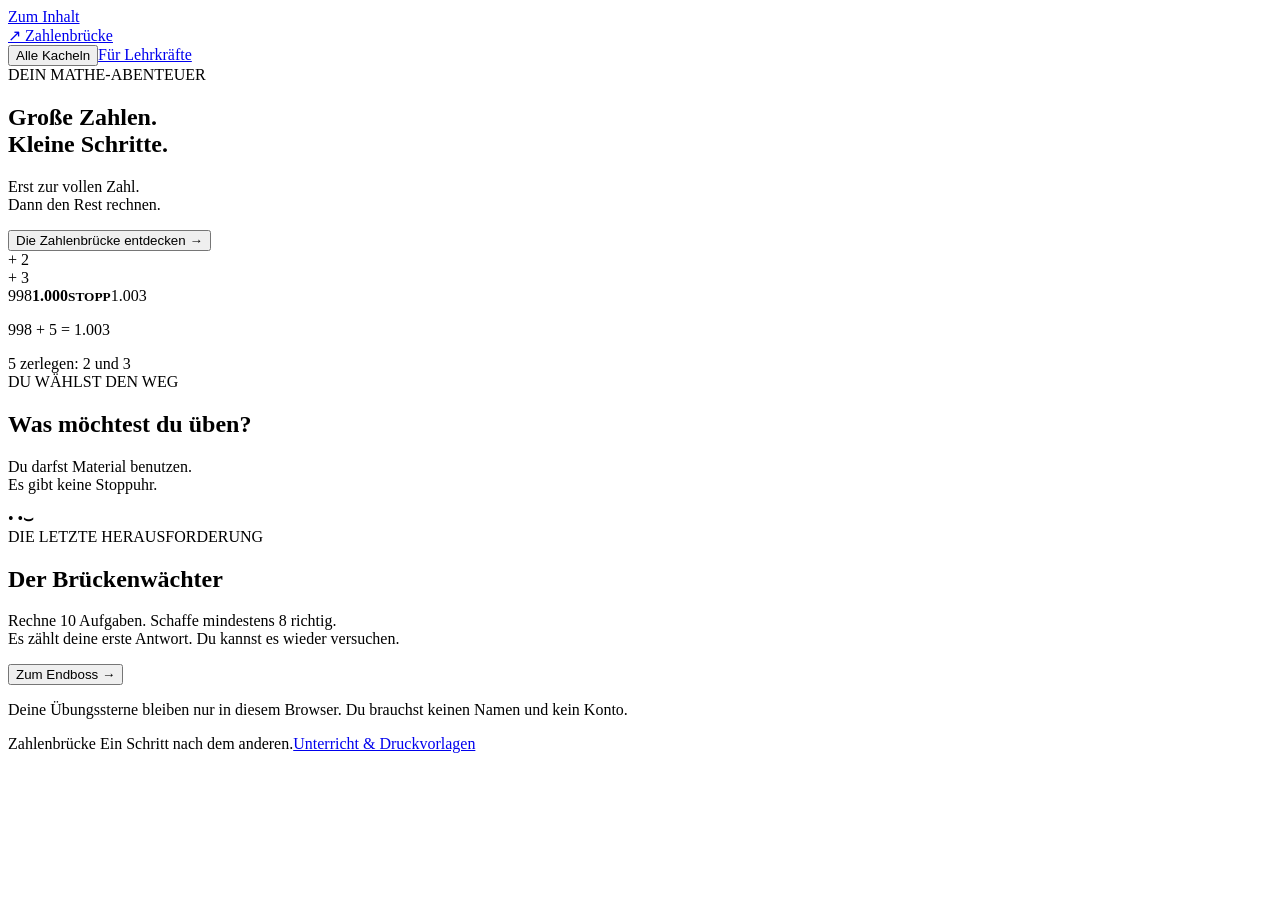
==== index.html @ 59b3f6e7 "Add index.html for Zahlenbrücke learning site" ====
<!doctype html>
<html lang="de">
<head><meta charset="utf-8"><meta name="viewport" content="width=device-width,initial-scale=1"><meta name="description" content="Rechne mit der Zahlenbrücke über 10, 100 und 1000. Mit Hilfen, Tausch-Werkstatt und Endboss."><title>Zahlenbrücke · Schritt für Schritt</title><link rel="stylesheet" href="style.css"><script src="app.js" defer></script></head>
<body>
<a class="skip" href="#main">Zum Inhalt</a>
<header><a class="brand" href="index.html"><span class="brand-icon" aria-hidden="true">↗</span> Zahlenbrücke</a><nav aria-label="Hauptmenü"><button id="homeBtn" class="quiet">Alle Kacheln</button><a href="unterricht.html">Für Lehrkräfte</a></nav></header>
<main id="main" tabindex="-1">
<section id="home">
 <div class="hero"><div><span class="eyebrow">DEIN MATHE-ABENTEUER</span><h1>Große Zahlen.<br><span>Kleine Schritte.</span></h1><p>Erst zur vollen Zahl.<br>Dann den Rest rechnen.</p><button id="showBridge" class="primary">Die Zahlenbrücke entdecken <span aria-hidden="true">→</span></button></div><div class="hero-art" aria-label="998 plus 2 ist 1000. Noch plus 3 ist 1003."><div class="arc arc1">+ 2</div><div class="arc arc2">+ 3</div><div class="stones"><span>998</span><strong>1.000<small>STOPP</small></strong><span>1.003</span></div><p>998 + 5 = 1.003</p><div class="badge">5 zerlegen: 2 und 3</div></div></div>
 <div class="section-title"><div><span class="eyebrow">DU WÄHLST DEN WEG</span><h2>Was möchtest du üben?</h2></div><p>Du darfst Material benutzen.<br>Es gibt keine Stoppuhr.</p></div>
 <div id="tiles" class="tiles"></div>
 <section class="boss-banner"><div class="monster" aria-hidden="true"><span>• •</span><b>⌣</b></div><div><span class="eyebrow">DIE LETZTE HERAUSFORDERUNG</span><h2>Der Brückenwächter</h2><p>Rechne 10 Aufgaben. Schaffe mindestens 8 richtig.<br>Es zählt deine erste Antwort. Du kannst es wieder versuchen.</p></div><button id="bossIntro" class="primary">Zum Endboss →</button></section>
 <p class="privacy">Deine Übungssterne bleiben nur in diesem Browser. Du brauchst keinen Namen und kein Konto.</p>
</section>
<section id="lesson" hidden aria-labelledby="lessonTitle"><button class="back" data-home>← Zu den Kacheln</button><span class="eyebrow">SEHEN · LEGEN · RECHNEN</span><h1 id="lessonTitle">Die Zahlenbrücke</h1><p class="lead">Wir machen einen Stopp bei der vollen Zahl.</p><div class="tabs" id="examples" aria-label="Beispiele"></div><div id="demo" class="panel"></div><div class="toolbar"><button id="demoPrev" class="quiet">← Ein Schritt zurück</button><button id="demoNext" class="primary">Nächster Schritt →</button></div><section class="panel"><h2>Immer die gleiche Idee</h2><p>8 + 5 → Stopp bei 10.<br>98 + 5 → Stopp bei 100.<br>998 + 5 → Stopp bei 1.000.</p><p><strong>Ich zerlege die 5: erst 2, dann 3.</strong></p><p>Beim Minusrechnen gehe ich zurück: 1.003 − 5 → erst − 3 bis 1.000. Dann − 2 bis 998.</p></section></section>
<section id="exchange" hidden aria-labelledby="exchangeTitle"><button class="back" data-home>← Zu den Kacheln</button><span class="eyebrow">DIE TAUSCH-WERKSTATT</span><h1 id="exchangeTitle">10 werden 1</h1><p class="lead">Lege Einer dazu. Tausche immer 10 gegen 1.</p><div id="placeBoard" class="place-board"></div><div class="toolbar wrap"><button id="addUnit" class="primary">1 Einer dazu</button><button id="bundle" class="primary">10 tauschen →</button><button id="unbundle" class="quiet">← 1 entbündeln</button><button id="resetBlocks" class="quiet">Neu: 998 legen</button></div><p id="exchangeMsg" class="feedback" role="status" aria-live="polite"></p><p>Ein Punkt steht für eine Einheit in seiner Spalte.<br>10 Einer = 1 Zehner · 10 Zehner = 1 Hunderter · 10 Hunderter = 1 Tausender.</p></section>
<section id="practice" hidden aria-labelledby="practiceTitle"><button class="back" data-home>← Zu den Kacheln</button><span id="practiceTag" class="eyebrow"></span><h1 id="practiceTitle"></h1><div id="practiceSettings" class="toolbar wrap"><label>Ich rechne <select id="operation"><option value="mix">Plus und Minus</option><option value="plus">nur Plus</option><option value="minus">nur Minus</option></select></label><label><input id="guided" type="checkbox" checked> Mit Zwischenschritten</label><button id="newRound" class="quiet">Neue Runde</button></div><div class="progress-row"><span id="counter"></span><span id="score"></span></div><progress id="progress" max="10" value="0" aria-label="Bearbeitete Aufgaben"></progress><div class="panel exercise"><div id="taskVisual"></div><p id="question" class="question"></p><form id="answerForm" novalidate><div id="fields"></div><div class="toolbar wrap"><button id="check" class="primary" type="submit">Prüfen</button><button id="hintBtn" class="quiet" type="button">Zeig mir eine Hilfe</button></div></form><div id="hint" hidden class="hint"></div><p id="feedback" role="status" aria-live="polite" class="feedback"></p><button id="next" class="primary" hidden>Weiter →</button></div><div id="roundResult" class="panel" hidden></div></section>
<section id="boss" hidden aria-labelledby="bossTitle"><button class="back" data-home>← Zu den Kacheln</button><div class="boss-intro panel"><div class="monster" aria-hidden="true"><span>• •</span><b>⌣</b></div><span class="eyebrow">DU UND DER BRÜCKENWÄCHTER</span><h1 id="bossTitle">Bist du bereit?</h1><p>Du bekommst 10 Aufgaben:</p><ul><li>2 mit Zehnerübergang.</li><li>3 mit Hunderterübergang.</li><li>5 mit Tausenderübergang.</li></ul><p>Plus und Minus kommen vor.<br>Mindestens 8 erste Antworten müssen richtig sein.<br>Du darfst auf Papier rechnen und Material nutzen.<br>Es gibt keine Stoppuhr.</p><p>Nach einem Fehler siehst du den Rechenweg.<br>Unter 8 richtig? Übe weiter. Starte dann eine neue Runde.</p><button id="startBoss" class="primary">Ich starte die 10 Aufgaben →</button></div></section>
</main><footer>Zahlenbrücke <span>Ein Schritt nach dem anderen.</span><a href="unterricht.html">Unterricht &amp; Druckvorlagen</a></footer>
</body></html>
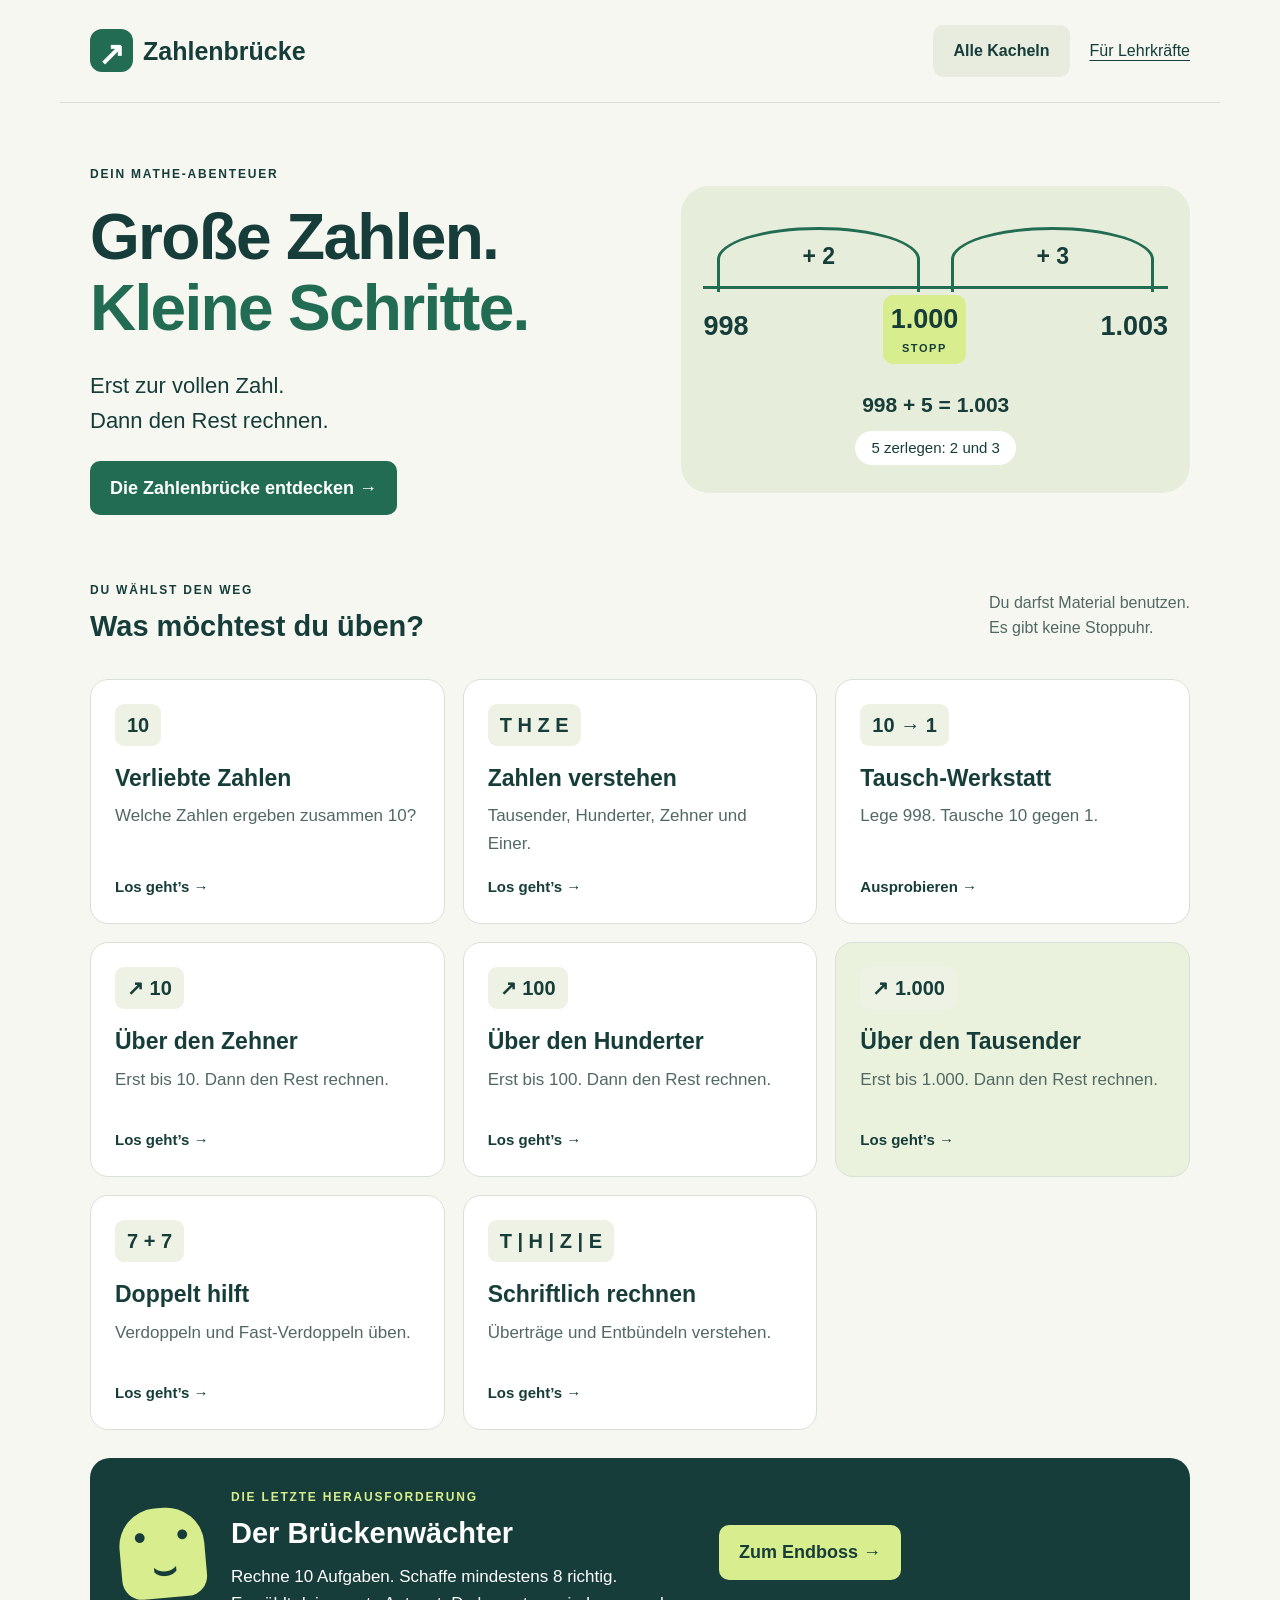
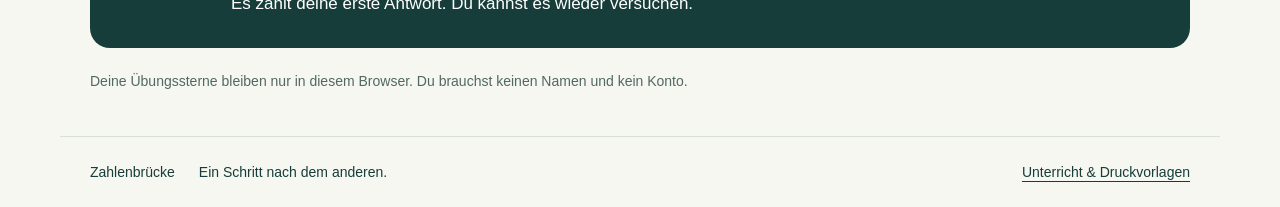
==== commit c588dfdc: "Refresh stylesheet for final learning-page design" ====
--- a/index.html
+++ b/index.html
@@ -1,6 +1,6 @@
 <!doctype html>
 <html lang="de">
-<head><meta charset="utf-8"><meta name="viewport" content="width=device-width,initial-scale=1"><meta name="description" content="Rechne mit der Zahlenbrücke über 10, 100 und 1000. Mit Hilfen, Tausch-Werkstatt und Endboss."><title>Zahlenbrücke · Schritt für Schritt</title><link rel="stylesheet" href="style.css"><script src="app.js" defer></script></head>
+<head><meta charset="utf-8"><meta name="viewport" content="width=device-width,initial-scale=1"><meta name="description" content="Rechne mit der Zahlenbrücke über 10, 100 und 1000. Mit Hilfen, Tausch-Werkstatt und Endboss."><title>Zahlenbrücke · Schritt für Schritt</title><link rel="stylesheet" href="style.css?v=2"><script src="app.js" defer></script></head>
 <body>
 <a class="skip" href="#main">Zum Inhalt</a>
 <header><a class="brand" href="index.html"><span class="brand-icon" aria-hidden="true">↗</span> Zahlenbrücke</a><nav aria-label="Hauptmenü"><button id="homeBtn" class="quiet">Alle Kacheln</button><a href="unterricht.html">Für Lehrkräfte</a></nav></header>
--- a/style.css
+++ b/style.css
@@ -0,0 +1,2 @@
+:root{--ink:#163d39;--muted:#526863;--paper:#f6f7f1;--green:#216c52;--lime:#d8ed8d;--orange:#fcdfbb;--line:#d9e1d5;--white:#fff;--red:#9b3829}*{box-sizing:border-box}body{margin:0;background:var(--paper);color:var(--ink);font-family:Arial,Helvetica,sans-serif;font-size:18px;line-height:1.6}button,input,select{font:inherit}button,a,input,select{touch-action:manipulation}button{cursor:pointer}button:disabled{opacity:.5;cursor:default}a{color:var(--ink);text-underline-offset:4px}:is(button,a,input,select):focus-visible{outline:4px solid #b35011;outline-offset:4px}header,main,footer{max-width:1160px;margin:auto}header{padding:25px 30px;display:flex;justify-content:space-between;gap:16px;align-items:center;border-bottom:1px solid var(--line)}.brand{text-decoration:none;font-weight:800;font-size:25px;display:flex;align-items:center;gap:10px}.brand-icon{display:grid;place-items:center;background:var(--green);color:#fff;border-radius:12px;width:43px;height:43px;font-size:32px}nav{display:flex;align-items:center;gap:20px;font-size:16px}main{padding:30px}.hero{display:grid;grid-template-columns:1.1fr 1fr;gap:32px;align-items:center;padding:32px 0 44px}h1,h2,h3,p{margin-top:0}h1{font-size:clamp(36px,5vw,64px);line-height:1.12;letter-spacing:-1.7px;margin-bottom:23px}h1 span{color:var(--green)}h2{font-size:29px;line-height:1.25;margin-bottom:12px}h3{font-size:23px;line-height:1.25}.eyebrow{display:block;font-size:12px;font-weight:800;letter-spacing:1.8px;margin-bottom:18px}.hero p,.lead{font-size:22px}.primary,.quiet,.back,.tabs button{border:0;border-radius:10px;padding:13px 20px;min-height:50px;font-weight:700}.primary{background:var(--green);color:white}.primary:hover{background:#174d3c}.quiet{background:#e7ecdf;color:var(--ink)}.quiet:hover{background:#d9e3cc}.back{background:transparent;padding-left:0;margin-bottom:20px}.hero-art{border-radius:28px;background:#e6edda;min-height:300px;padding:100px 22px 28px;position:relative;overflow:hidden}.stones{display:flex;align-items:flex-start;justify-content:space-between;gap:7px;position:relative;border-top:3px solid var(--green);padding-top:16px}.stones span,.stones strong{font-size:27px;font-weight:700;z-index:1}.stones strong{background:var(--lime);border-radius:10px;padding:8px;margin-top:-10px;line-height:1.25;text-align:center}.stones small{display:block;font-size:11px;letter-spacing:1.6px;margin-top:5px}.arc{position:absolute;top:41px;width:40%;height:65px;border:3px solid var(--green);border-bottom:0;border-radius:100% 100% 0 0;text-align:center;padding-top:8px;font-size:23px;font-weight:700}.arc1{left:7%}.arc2{right:7%}.hero-art p{text-align:center;font-size:21px;font-weight:700;margin:24px 0 10px}.badge{background:var(--white);border-radius:30px;margin:auto;padding:5px 16px;width:fit-content;font-size:15px}.section-title{display:flex;justify-content:space-between;gap:20px;align-items:end;margin:22px 0}.section-title p{font-size:16px;color:var(--muted)}.section-title .eyebrow{margin-bottom:8px}.tiles{display:grid;grid-template-columns:repeat(3,minmax(0,1fr));gap:18px}.tile{background:#fff;border:1px solid var(--line);border-radius:18px;padding:24px;text-align:left;color:var(--ink);position:relative;min-height:235px;display:flex;flex-direction:column;align-items:start}.tile:hover{box-shadow:0 8px 22px #163d3912;transform:translateY(-2px)}.tile .num{display:inline-block;padding:5px 12px;border-radius:9px;background:#edf2e5;font-weight:800;font-size:20px;margin-bottom:18px}.tile p{font-size:17px;flex:1;margin-bottom:18px;color:var(--muted)}.tile h3{margin-bottom:10px}.tile .go{font-size:15px;font-weight:700}.tile .star{position:absolute;top:20px;right:20px;color:#85620c;font-size:23px}.tile.accent{background:#eaf2de}.boss-banner{margin:28px 0 22px;background:var(--ink);color:white;border-radius:20px;padding:30px;display:flex;align-items:center;gap:26px}.boss-banner .primary{background:var(--lime);color:var(--ink);white-space:nowrap}.boss-banner p{font-size:17px;margin-bottom:0}.boss-banner .eyebrow{color:var(--lime);margin-bottom:8px}.monster{width:85px;height:90px;background:var(--lime);border-radius:38px 38px 20px 20px;color:var(--ink);text-align:center;flex-shrink:0;position:relative;display:flex;align-items:center;flex-direction:column;justify-content:center;line-height:.9;transform:rotate(-5deg)}.monster span{font-size:36px;letter-spacing:10px;margin-left:10px}.monster b{font-size:38px}.privacy{font-size:14px;color:var(--muted)}footer{padding:24px 30px;display:flex;gap:24px;border-top:1px solid var(--line);font-size:14px}footer span{flex:1}.panel{border:1px solid var(--line);border-radius:18px;padding:30px;background:#fff;margin:22px 0}.toolbar{display:flex;gap:12px;align-items:center;margin:18px 0}.wrap{flex-wrap:wrap}.tabs{display:flex;gap:10px;flex-wrap:wrap}.tabs button{background:#e7ecdf;color:var(--ink)}.tabs button[aria-pressed=true]{background:var(--green);color:white}.bridge{display:grid;grid-template-columns:1fr auto 1fr auto 1fr;align-items:center;gap:12px;margin:35px 0}.bridge strong{background:#edf2e5;border-radius:12px;padding:18px;text-align:center;font-size:30px}.bridge strong.stop{background:var(--lime)}.jump{text-align:center;font-size:21px;font-weight:700}.jump small{display:block}.step-text{min-height:90px;font-size:23px}.step-count{font-size:14px;color:var(--muted)}.place-board{display:grid;grid-template-columns:repeat(4,minmax(0,1fr));gap:10px;margin:25px 0}.place-col{border:1px solid var(--line);background:white;padding:14px;border-radius:13px;text-align:center}.place-col h2{margin-bottom:4px}.place-col small{font-size:14px;display:block}.place-col strong{font-size:32px}.dots{display:grid;grid-template-columns:repeat(5,1fr);gap:6px;margin-top:18px;min-height:100px;align-content:start}.dot{width:18px;height:18px;border-radius:50%;background:var(--green);display:block}.dot:nth-child(n+6){background:#a0521b}.place-col:nth-child(1){border-top:6px solid #6260a7}.place-col:nth-child(2){border-top:6px solid #b75226}.place-col:nth-child(3){border-top:6px solid #2d7d8e}.place-col:nth-child(4){border-top:6px solid #528647}.question{font-size:clamp(30px,5vw,48px);font-weight:800;line-height:1.25;margin:20px 0 30px}.progress-row{display:flex;justify-content:space-between;gap:12px;font-size:16px}progress{width:100%;height:12px;accent-color:var(--green)}select{padding:9px;border:1px solid #81958c;border-radius:8px;background:white;color:var(--ink);margin:0 8px}input[type=checkbox]{width:22px;height:22px;vertical-align:middle;accent-color:var(--green)}.answer-label{display:flex;gap:14px;align-items:center;flex-wrap:wrap;margin:14px 0;font-weight:700}.answer-label input{max-width:180px;width:150px;min-height:55px;padding:10px;border:2px solid #7e948a;border-radius:9px;color:var(--ink)}.feedback{font-size:20px;font-weight:700;min-height:32px}.feedback.error{color:var(--red)}.feedback.ok{color:#216c52}.hint{background:#f0f5e8;padding:20px;border-radius:12px;margin-top:20px}.hint .bridge{gap:5px}.hint .bridge strong{font-size:22px;padding:10px}.fields-hint{font-size:16px;color:var(--muted)}.tenfield{display:grid;grid-template-columns:repeat(5,27px);gap:6px;width:fit-content;margin-bottom:18px}.tenfield i{width:27px;height:27px;border:1px solid #82907e;border-radius:50%;background:white}.tenfield i.filled{background:var(--green)}.boss-intro{max-width:760px;margin:20px auto}.boss-intro .monster{float:right;margin:10px}.boss-intro ul{padding-left:24px}#roundResult h2{font-size:35px}.skip{position:absolute;top:-70px;padding:10px;background:white;z-index:10}.skip:focus{top:0}[hidden]{display:none!important}.written{border-collapse:collapse;font-family:monospace;font-size:26px;margin:20px 0}.written td,.written th{padding:5px 16px;text-align:right}.written tr:last-child{border-top:2px solid var(--ink)}.written th{font-family:Arial,sans-serif;font-size:16px}.subtle{color:var(--muted)}.print-only{display:none}@media(max-width:850px){.hero{grid-template-columns:1fr 1fr;gap:20px}.hero-art{padding-left:12px;padding-right:12px}.stones span,.stones strong{font-size:23px}.tiles{grid-template-columns:repeat(2,minmax(0,1fr))}.boss-banner{flex-wrap:wrap}.boss-banner>div:nth-child(2){flex:1;min-width:230px}.boss-banner>.primary{margin-left:auto}}@media(max-width:600px){body{font-size:18px}header,main,footer{padding:20px}header{flex-wrap:wrap}.brand{font-size:23px}nav{gap:15px}nav .quiet{padding:8px 10px;font-size:14px}.hero{grid-template-columns:1fr;padding-top:15px}.hero-art{min-height:270px}.hero h1{font-size:46px}.tiles{grid-template-columns:1fr}.tile{min-height:200px}.section-title{display:block}.boss-banner{padding:23px;gap:18px}.boss-banner>.primary{margin-left:0;width:100%}.panel{padding:20px}.bridge{grid-template-columns:1fr;gap:4px;margin:20px 0}.jump{padding:2px}.jump small{display:inline}.bridge strong{padding:8px}.place-board{gap:5px}.place-col{padding:8px}.place-col h2{font-size:23px}.place-col small{font-size:11px}.dots{grid-template-columns:repeat(2,1fr);gap:5px}.dot{width:13px;height:13px}.place-col strong{font-size:27px}footer{flex-wrap:wrap;gap:8px}footer span{flex-basis:100%}.toolbar{align-items:stretch}.question{font-size:34px}}@media(prefers-reduced-motion:reduce){*{scroll-behavior:auto!important;transition:none!important;transform:none!important}}@media print{header,footer,.back,.no-print{display:none!important}body{background:white;color:#111;font-size:11pt}main{padding:0;max-width:none}.panel{break-inside:avoid;padding:14px;border-radius:0}h1{font-size:27pt;letter-spacing:0}h2{font-size:18pt}h3{font-size:14pt}.print-only{display:block}a{color:inherit}button{display:none}.page-break{break-before:page}}
+
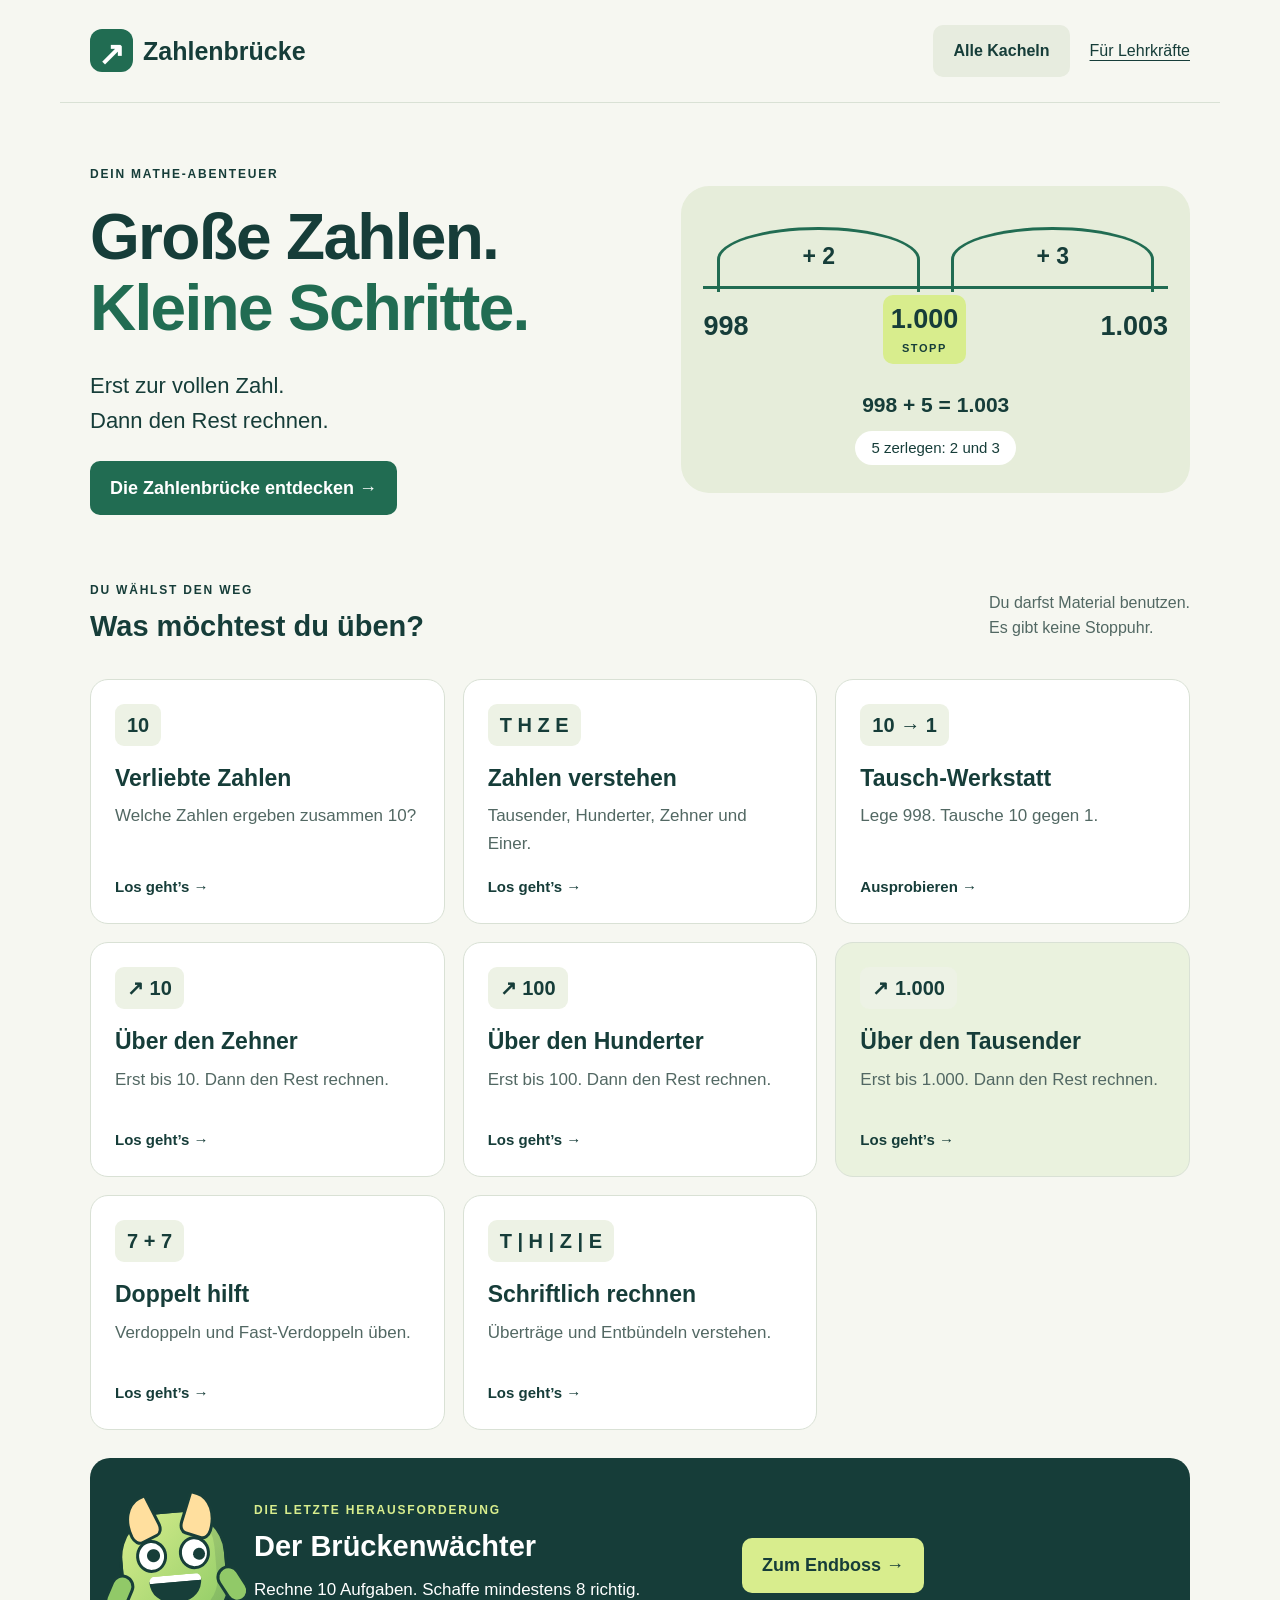
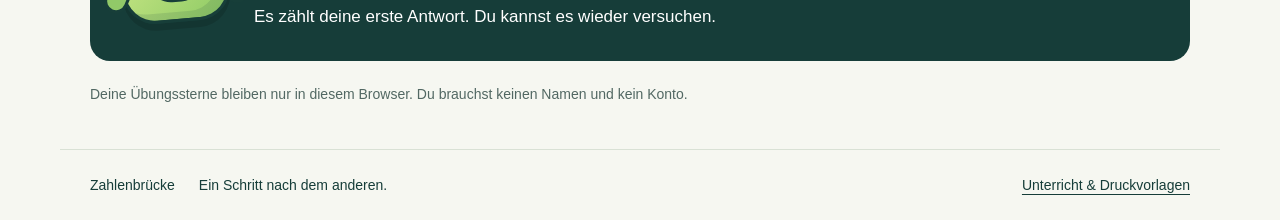
==== commit 9921170e: "Add step-by-step number-line jumps and friendly monster boss" ====
--- a/index.html
+++ b/index.html
@@ -1,6 +1,6 @@
 <!doctype html>
 <html lang="de">
-<head><meta charset="utf-8"><meta name="viewport" content="width=device-width,initial-scale=1"><meta name="description" content="Rechne mit der Zahlenbrücke über 10, 100 und 1000. Mit Hilfen, Tausch-Werkstatt und Endboss."><title>Zahlenbrücke · Schritt für Schritt</title><link rel="stylesheet" href="style.css?v=2"><script src="app.js" defer></script></head>
+<head><meta charset="utf-8"><meta name="viewport" content="width=device-width,initial-scale=1"><meta name="description" content="Rechne mit der Zahlenbrücke über 10, 100 und 1000. Mit Hilfen, Tausch-Werkstatt und Endboss."><title>Zahlenbrücke · Schritt für Schritt</title><link rel="stylesheet" href="style.css?v=3"><script src="app.js?v=3" defer></script></head>
 <body>
 <a class="skip" href="#main">Zum Inhalt</a>
 <header><a class="brand" href="index.html"><span class="brand-icon" aria-hidden="true">↗</span> Zahlenbrücke</a><nav aria-label="Hauptmenü"><button id="homeBtn" class="quiet">Alle Kacheln</button><a href="unterricht.html">Für Lehrkräfte</a></nav></header>
--- a/style.css
+++ b/style.css
@@ -1,2 +1,14 @@
 :root{--ink:#163d39;--muted:#526863;--paper:#f6f7f1;--green:#216c52;--lime:#d8ed8d;--orange:#fcdfbb;--line:#d9e1d5;--white:#fff;--red:#9b3829}*{box-sizing:border-box}body{margin:0;background:var(--paper);color:var(--ink);font-family:Arial,Helvetica,sans-serif;font-size:18px;line-height:1.6}button,input,select{font:inherit}button,a,input,select{touch-action:manipulation}button{cursor:pointer}button:disabled{opacity:.5;cursor:default}a{color:var(--ink);text-underline-offset:4px}:is(button,a,input,select):focus-visible{outline:4px solid #b35011;outline-offset:4px}header,main,footer{max-width:1160px;margin:auto}header{padding:25px 30px;display:flex;justify-content:space-between;gap:16px;align-items:center;border-bottom:1px solid var(--line)}.brand{text-decoration:none;font-weight:800;font-size:25px;display:flex;align-items:center;gap:10px}.brand-icon{display:grid;place-items:center;background:var(--green);color:#fff;border-radius:12px;width:43px;height:43px;font-size:32px}nav{display:flex;align-items:center;gap:20px;font-size:16px}main{padding:30px}.hero{display:grid;grid-template-columns:1.1fr 1fr;gap:32px;align-items:center;padding:32px 0 44px}h1,h2,h3,p{margin-top:0}h1{font-size:clamp(36px,5vw,64px);line-height:1.12;letter-spacing:-1.7px;margin-bottom:23px}h1 span{color:var(--green)}h2{font-size:29px;line-height:1.25;margin-bottom:12px}h3{font-size:23px;line-height:1.25}.eyebrow{display:block;font-size:12px;font-weight:800;letter-spacing:1.8px;margin-bottom:18px}.hero p,.lead{font-size:22px}.primary,.quiet,.back,.tabs button{border:0;border-radius:10px;padding:13px 20px;min-height:50px;font-weight:700}.primary{background:var(--green);color:white}.primary:hover{background:#174d3c}.quiet{background:#e7ecdf;color:var(--ink)}.quiet:hover{background:#d9e3cc}.back{background:transparent;padding-left:0;margin-bottom:20px}.hero-art{border-radius:28px;background:#e6edda;min-height:300px;padding:100px 22px 28px;position:relative;overflow:hidden}.stones{display:flex;align-items:flex-start;justify-content:space-between;gap:7px;position:relative;border-top:3px solid var(--green);padding-top:16px}.stones span,.stones strong{font-size:27px;font-weight:700;z-index:1}.stones strong{background:var(--lime);border-radius:10px;padding:8px;margin-top:-10px;line-height:1.25;text-align:center}.stones small{display:block;font-size:11px;letter-spacing:1.6px;margin-top:5px}.arc{position:absolute;top:41px;width:40%;height:65px;border:3px solid var(--green);border-bottom:0;border-radius:100% 100% 0 0;text-align:center;padding-top:8px;font-size:23px;font-weight:700}.arc1{left:7%}.arc2{right:7%}.hero-art p{text-align:center;font-size:21px;font-weight:700;margin:24px 0 10px}.badge{background:var(--white);border-radius:30px;margin:auto;padding:5px 16px;width:fit-content;font-size:15px}.section-title{display:flex;justify-content:space-between;gap:20px;align-items:end;margin:22px 0}.section-title p{font-size:16px;color:var(--muted)}.section-title .eyebrow{margin-bottom:8px}.tiles{display:grid;grid-template-columns:repeat(3,minmax(0,1fr));gap:18px}.tile{background:#fff;border:1px solid var(--line);border-radius:18px;padding:24px;text-align:left;color:var(--ink);position:relative;min-height:235px;display:flex;flex-direction:column;align-items:start}.tile:hover{box-shadow:0 8px 22px #163d3912;transform:translateY(-2px)}.tile .num{display:inline-block;padding:5px 12px;border-radius:9px;background:#edf2e5;font-weight:800;font-size:20px;margin-bottom:18px}.tile p{font-size:17px;flex:1;margin-bottom:18px;color:var(--muted)}.tile h3{margin-bottom:10px}.tile .go{font-size:15px;font-weight:700}.tile .star{position:absolute;top:20px;right:20px;color:#85620c;font-size:23px}.tile.accent{background:#eaf2de}.boss-banner{margin:28px 0 22px;background:var(--ink);color:white;border-radius:20px;padding:30px;display:flex;align-items:center;gap:26px}.boss-banner .primary{background:var(--lime);color:var(--ink);white-space:nowrap}.boss-banner p{font-size:17px;margin-bottom:0}.boss-banner .eyebrow{color:var(--lime);margin-bottom:8px}.monster{width:85px;height:90px;background:var(--lime);border-radius:38px 38px 20px 20px;color:var(--ink);text-align:center;flex-shrink:0;position:relative;display:flex;align-items:center;flex-direction:column;justify-content:center;line-height:.9;transform:rotate(-5deg)}.monster span{font-size:36px;letter-spacing:10px;margin-left:10px}.monster b{font-size:38px}.privacy{font-size:14px;color:var(--muted)}footer{padding:24px 30px;display:flex;gap:24px;border-top:1px solid var(--line);font-size:14px}footer span{flex:1}.panel{border:1px solid var(--line);border-radius:18px;padding:30px;background:#fff;margin:22px 0}.toolbar{display:flex;gap:12px;align-items:center;margin:18px 0}.wrap{flex-wrap:wrap}.tabs{display:flex;gap:10px;flex-wrap:wrap}.tabs button{background:#e7ecdf;color:var(--ink)}.tabs button[aria-pressed=true]{background:var(--green);color:white}.bridge{display:grid;grid-template-columns:1fr auto 1fr auto 1fr;align-items:center;gap:12px;margin:35px 0}.bridge strong{background:#edf2e5;border-radius:12px;padding:18px;text-align:center;font-size:30px}.bridge strong.stop{background:var(--lime)}.jump{text-align:center;font-size:21px;font-weight:700}.jump small{display:block}.step-text{min-height:90px;font-size:23px}.step-count{font-size:14px;color:var(--muted)}.place-board{display:grid;grid-template-columns:repeat(4,minmax(0,1fr));gap:10px;margin:25px 0}.place-col{border:1px solid var(--line);background:white;padding:14px;border-radius:13px;text-align:center}.place-col h2{margin-bottom:4px}.place-col small{font-size:14px;display:block}.place-col strong{font-size:32px}.dots{display:grid;grid-template-columns:repeat(5,1fr);gap:6px;margin-top:18px;min-height:100px;align-content:start}.dot{width:18px;height:18px;border-radius:50%;background:var(--green);display:block}.dot:nth-child(n+6){background:#a0521b}.place-col:nth-child(1){border-top:6px solid #6260a7}.place-col:nth-child(2){border-top:6px solid #b75226}.place-col:nth-child(3){border-top:6px solid #2d7d8e}.place-col:nth-child(4){border-top:6px solid #528647}.question{font-size:clamp(30px,5vw,48px);font-weight:800;line-height:1.25;margin:20px 0 30px}.progress-row{display:flex;justify-content:space-between;gap:12px;font-size:16px}progress{width:100%;height:12px;accent-color:var(--green)}select{padding:9px;border:1px solid #81958c;border-radius:8px;background:white;color:var(--ink);margin:0 8px}input[type=checkbox]{width:22px;height:22px;vertical-align:middle;accent-color:var(--green)}.answer-label{display:flex;gap:14px;align-items:center;flex-wrap:wrap;margin:14px 0;font-weight:700}.answer-label input{max-width:180px;width:150px;min-height:55px;padding:10px;border:2px solid #7e948a;border-radius:9px;color:var(--ink)}.feedback{font-size:20px;font-weight:700;min-height:32px}.feedback.error{color:var(--red)}.feedback.ok{color:#216c52}.hint{background:#f0f5e8;padding:20px;border-radius:12px;margin-top:20px}.hint .bridge{gap:5px}.hint .bridge strong{font-size:22px;padding:10px}.fields-hint{font-size:16px;color:var(--muted)}.tenfield{display:grid;grid-template-columns:repeat(5,27px);gap:6px;width:fit-content;margin-bottom:18px}.tenfield i{width:27px;height:27px;border:1px solid #82907e;border-radius:50%;background:white}.tenfield i.filled{background:var(--green)}.boss-intro{max-width:760px;margin:20px auto}.boss-intro .monster{float:right;margin:10px}.boss-intro ul{padding-left:24px}#roundResult h2{font-size:35px}.skip{position:absolute;top:-70px;padding:10px;background:white;z-index:10}.skip:focus{top:0}[hidden]{display:none!important}.written{border-collapse:collapse;font-family:monospace;font-size:26px;margin:20px 0}.written td,.written th{padding:5px 16px;text-align:right}.written tr:last-child{border-top:2px solid var(--ink)}.written th{font-family:Arial,sans-serif;font-size:16px}.subtle{color:var(--muted)}.print-only{display:none}@media(max-width:850px){.hero{grid-template-columns:1fr 1fr;gap:20px}.hero-art{padding-left:12px;padding-right:12px}.stones span,.stones strong{font-size:23px}.tiles{grid-template-columns:repeat(2,minmax(0,1fr))}.boss-banner{flex-wrap:wrap}.boss-banner>div:nth-child(2){flex:1;min-width:230px}.boss-banner>.primary{margin-left:auto}}@media(max-width:600px){body{font-size:18px}header,main,footer{padding:20px}header{flex-wrap:wrap}.brand{font-size:23px}nav{gap:15px}nav .quiet{padding:8px 10px;font-size:14px}.hero{grid-template-columns:1fr;padding-top:15px}.hero-art{min-height:270px}.hero h1{font-size:46px}.tiles{grid-template-columns:1fr}.tile{min-height:200px}.section-title{display:block}.boss-banner{padding:23px;gap:18px}.boss-banner>.primary{margin-left:0;width:100%}.panel{padding:20px}.bridge{grid-template-columns:1fr;gap:4px;margin:20px 0}.jump{padding:2px}.jump small{display:inline}.bridge strong{padding:8px}.place-board{gap:5px}.place-col{padding:8px}.place-col h2{font-size:23px}.place-col small{font-size:11px}.dots{grid-template-columns:repeat(2,1fr);gap:5px}.dot{width:13px;height:13px}.place-col strong{font-size:27px}footer{flex-wrap:wrap;gap:8px}footer span{flex-basis:100%}.toolbar{align-items:stretch}.question{font-size:34px}}@media(prefers-reduced-motion:reduce){*{scroll-behavior:auto!important;transition:none!important;transform:none!important}}@media print{header,footer,.back,.no-print{display:none!important}body{background:white;color:#111;font-size:11pt}main{padding:0;max-width:none}.panel{break-inside:avoid;padding:14px;border-radius:0}h1{font-size:27pt;letter-spacing:0}h2{font-size:18pt}h3{font-size:14pt}.print-only{display:block}a{color:inherit}button{display:none}.page-break{break-before:page}}
-
+
+/* Friendly bridge monster, drawn entirely with CSS. */
+.monster{width:108px;height:112px;background:linear-gradient(135deg,#d8ed8d,#8ecb65);border:3px solid #173e39;border-radius:42% 42% 30% 30%;box-shadow:inset -9px -7px 0 #163d3920,0 7px 0 #0002;transform:rotate(-5deg);overflow:visible;isolation:isolate}
+.monster:before,.monster:after{content:"";position:absolute;top:-17px;width:27px;height:38px;background:#ffdf9e;border:3px solid #173e39;z-index:-1}
+.monster:before{left:5px;border-radius:90% 8% 30% 30%;transform:rotate(-22deg)}
+.monster:after{right:5px;border-radius:8% 90% 30% 30%;transform:rotate(22deg)}
+.monster span{position:absolute;top:25px;left:14px;width:31px;height:33px;margin:0;border:3px solid #173e39;border-radius:50%;background:radial-gradient(circle at 58% 48%,#173e39 0 6px,white 7px);box-shadow:43px 0 0 -3px white,43px 0 0 0 #173e39;font-size:0;letter-spacing:0}
+.monster span:after{content:"";position:absolute;left:54px;top:9px;width:12px;height:12px;border-radius:50%;background:#173e39}
+.monster b{position:absolute;bottom:17px;width:52px;height:27px;background:#173e39;border-radius:8px 8px 30px 30px;font-size:0;border-top:7px solid white}
+.monster b:before,.monster b:after{content:"";position:absolute;top:-13px;width:18px;height:34px;background:#91c968;border:3px solid #173e39;border-radius:12px;z-index:-1}
+.monster b:before{left:-43px;transform:rotate(28deg)}.monster b:after{right:-43px;transform:rotate(-28deg)}
+.boss-banner{padding-top:43px}.boss-intro .monster{margin:25px 15px 25px 30px}.battle-monster{float:right;margin:20px 20px 25px 30px}#practiceTitle:has(.battle-monster){min-height:140px;padding-top:20px}
+@media(max-width:600px){.battle-monster{float:none;margin:25px auto 35px}#practiceTitle:has(.battle-monster){padding-top:0}}
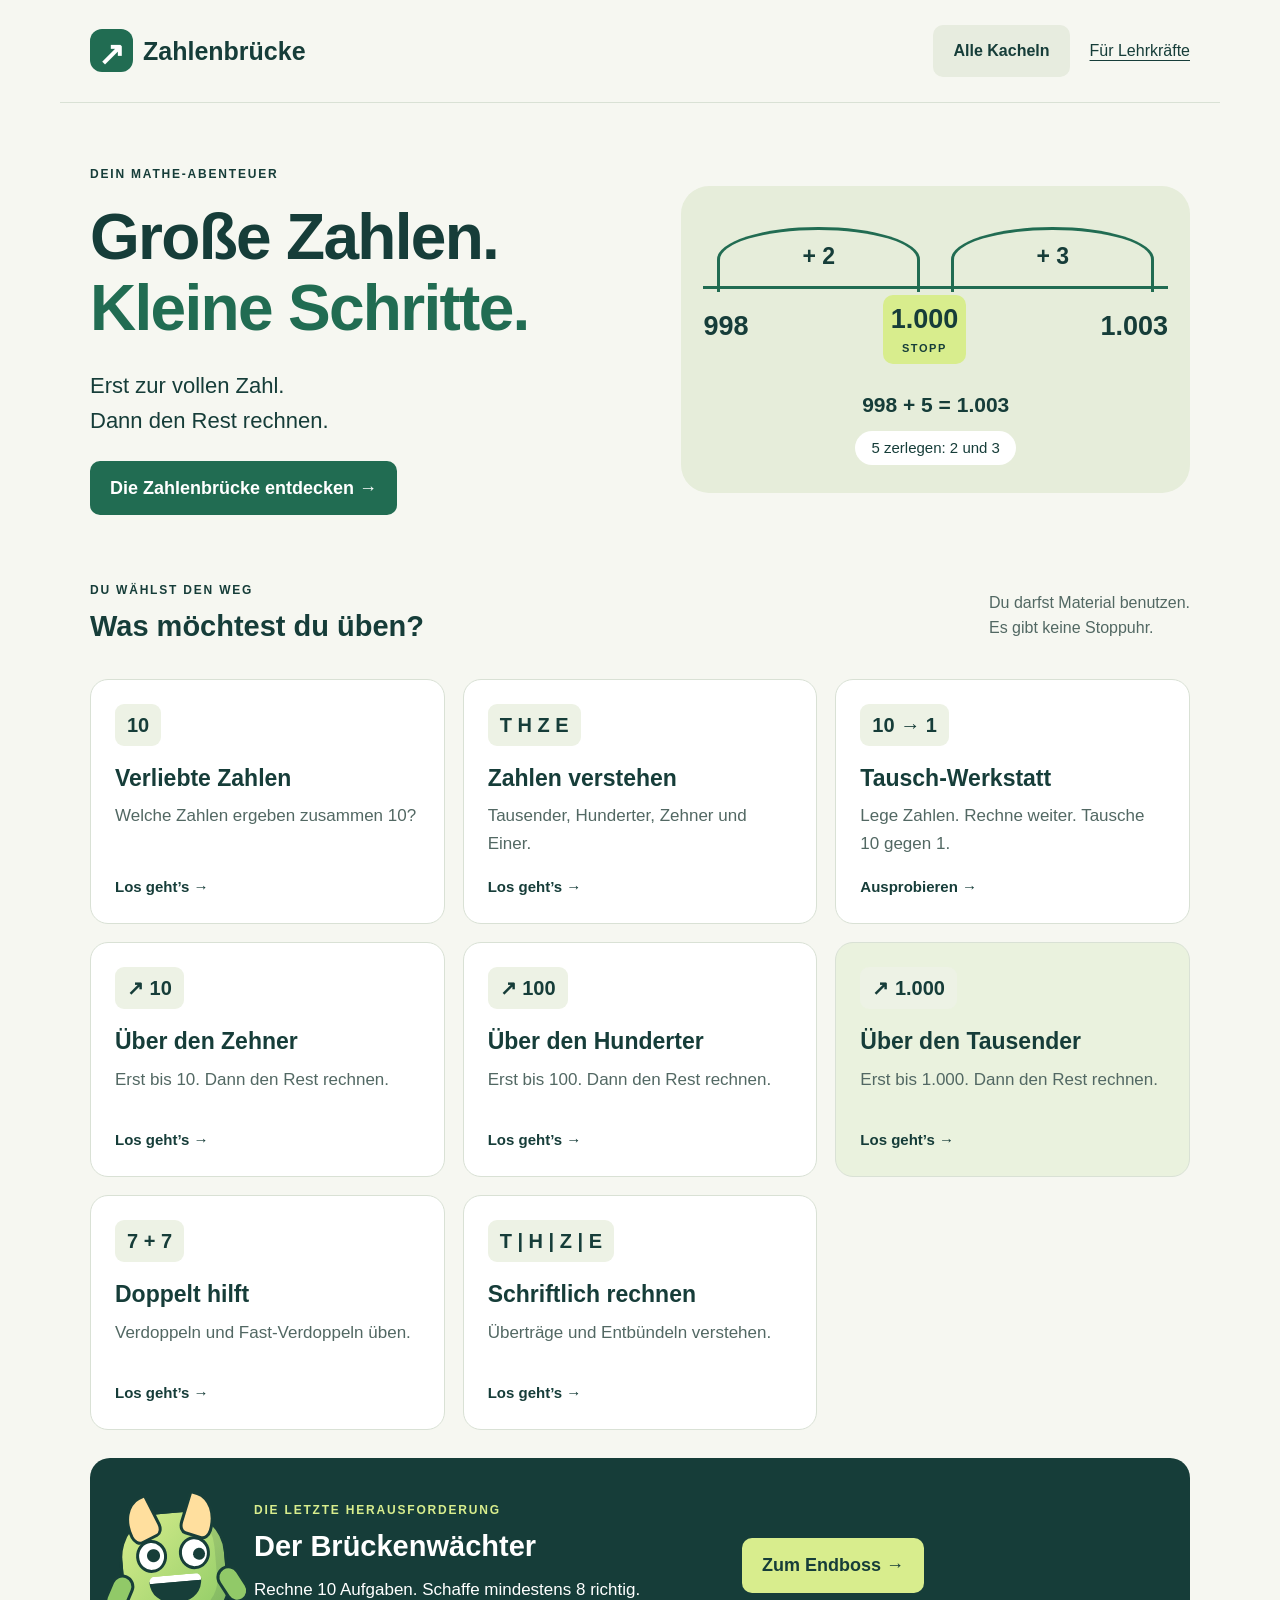
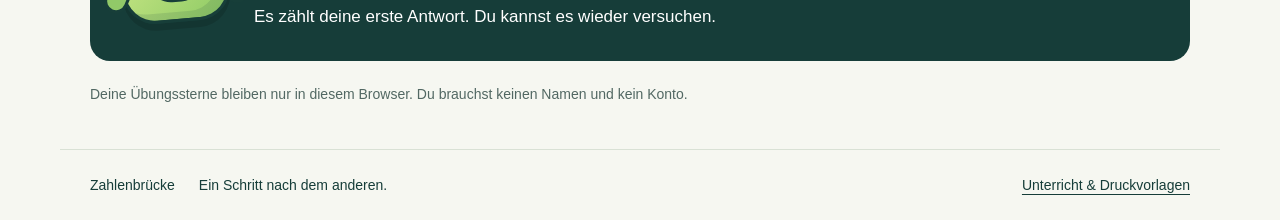
==== commit 15a66492: "Add six guided exchange tasks and always-visible highlighted stops" ====
--- a/index.html
+++ b/index.html
@@ -1,6 +1,6 @@
 <!doctype html>
 <html lang="de">
-<head><meta charset="utf-8"><meta name="viewport" content="width=device-width,initial-scale=1"><meta name="description" content="Rechne mit der Zahlenbrücke über 10, 100 und 1000. Mit Hilfen, Tausch-Werkstatt und Endboss."><title>Zahlenbrücke · Schritt für Schritt</title><link rel="stylesheet" href="style.css?v=3"><script src="app.js?v=3" defer></script></head>
+<head><meta charset="utf-8"><meta name="viewport" content="width=device-width,initial-scale=1"><meta name="description" content="Rechne mit der Zahlenbrücke über 10, 100 und 1000. Mit Hilfen, Tausch-Werkstatt und Endboss."><title>Zahlenbrücke · Schritt für Schritt</title><link rel="stylesheet" href="style.css?v=3"><script src="app.js?v=4" defer></script></head>
 <body>
 <a class="skip" href="#main">Zum Inhalt</a>
 <header><a class="brand" href="index.html"><span class="brand-icon" aria-hidden="true">↗</span> Zahlenbrücke</a><nav aria-label="Hauptmenü"><button id="homeBtn" class="quiet">Alle Kacheln</button><a href="unterricht.html">Für Lehrkräfte</a></nav></header>
@@ -13,7 +13,7 @@
  <p class="privacy">Deine Übungssterne bleiben nur in diesem Browser. Du brauchst keinen Namen und kein Konto.</p>
 </section>
 <section id="lesson" hidden aria-labelledby="lessonTitle"><button class="back" data-home>← Zu den Kacheln</button><span class="eyebrow">SEHEN · LEGEN · RECHNEN</span><h1 id="lessonTitle">Die Zahlenbrücke</h1><p class="lead">Wir machen einen Stopp bei der vollen Zahl.</p><div class="tabs" id="examples" aria-label="Beispiele"></div><div id="demo" class="panel"></div><div class="toolbar"><button id="demoPrev" class="quiet">← Ein Schritt zurück</button><button id="demoNext" class="primary">Nächster Schritt →</button></div><section class="panel"><h2>Immer die gleiche Idee</h2><p>8 + 5 → Stopp bei 10.<br>98 + 5 → Stopp bei 100.<br>998 + 5 → Stopp bei 1.000.</p><p><strong>Ich zerlege die 5: erst 2, dann 3.</strong></p><p>Beim Minusrechnen gehe ich zurück: 1.003 − 5 → erst − 3 bis 1.000. Dann − 2 bis 998.</p></section></section>
-<section id="exchange" hidden aria-labelledby="exchangeTitle"><button class="back" data-home>← Zu den Kacheln</button><span class="eyebrow">DIE TAUSCH-WERKSTATT</span><h1 id="exchangeTitle">10 werden 1</h1><p class="lead">Lege Einer dazu. Tausche immer 10 gegen 1.</p><div id="placeBoard" class="place-board"></div><div class="toolbar wrap"><button id="addUnit" class="primary">1 Einer dazu</button><button id="bundle" class="primary">10 tauschen →</button><button id="unbundle" class="quiet">← 1 entbündeln</button><button id="resetBlocks" class="quiet">Neu: 998 legen</button></div><p id="exchangeMsg" class="feedback" role="status" aria-live="polite"></p><p>Ein Punkt steht für eine Einheit in seiner Spalte.<br>10 Einer = 1 Zehner · 10 Zehner = 1 Hunderter · 10 Hunderter = 1 Tausender.</p></section>
+<section id="exchange" hidden aria-labelledby="exchangeTitle"><button class="back" data-home>← Zu den Kacheln</button><span class="eyebrow">DIE TAUSCH-WERKSTATT</span><h1 id="exchangeTitle">10 werden 1</h1><h2 id="workshopTask"></h2><p id="workshopInstruction" class="lead"></p><div id="placeBoard" class="place-board"></div><div class="toolbar wrap"><button id="addUnit" class="primary">1 Einer dazu</button><button id="bundle" class="primary">10 tauschen →</button><button id="unbundle" class="quiet">← 1 entbündeln</button><button id="resetBlocks" class="quiet">Aufgabe neu beginnen</button></div><div class="toolbar wrap"><button id="checkBlocks" class="primary">Gelegte Zahl prüfen</button><button id="nextBlocks" class="primary" hidden>Nächste Aufgabe →</button></div><p id="exchangeMsg" class="feedback" role="status" aria-live="polite"></p><p>Ein Punkt steht für eine Einheit in seiner Spalte.<br>10 Einer = 1 Zehner · 10 Zehner = 1 Hunderter · 10 Hunderter = 1 Tausender.</p></section>
 <section id="practice" hidden aria-labelledby="practiceTitle"><button class="back" data-home>← Zu den Kacheln</button><span id="practiceTag" class="eyebrow"></span><h1 id="practiceTitle"></h1><div id="practiceSettings" class="toolbar wrap"><label>Ich rechne <select id="operation"><option value="mix">Plus und Minus</option><option value="plus">nur Plus</option><option value="minus">nur Minus</option></select></label><label><input id="guided" type="checkbox" checked> Mit Zwischenschritten</label><button id="newRound" class="quiet">Neue Runde</button></div><div class="progress-row"><span id="counter"></span><span id="score"></span></div><progress id="progress" max="10" value="0" aria-label="Bearbeitete Aufgaben"></progress><div class="panel exercise"><div id="taskVisual"></div><p id="question" class="question"></p><form id="answerForm" novalidate><div id="fields"></div><div class="toolbar wrap"><button id="check" class="primary" type="submit">Prüfen</button><button id="hintBtn" class="quiet" type="button">Zeig mir eine Hilfe</button></div></form><div id="hint" hidden class="hint"></div><p id="feedback" role="status" aria-live="polite" class="feedback"></p><button id="next" class="primary" hidden>Weiter →</button></div><div id="roundResult" class="panel" hidden></div></section>
 <section id="boss" hidden aria-labelledby="bossTitle"><button class="back" data-home>← Zu den Kacheln</button><div class="boss-intro panel"><div class="monster" aria-hidden="true"><span>• •</span><b>⌣</b></div><span class="eyebrow">DU UND DER BRÜCKENWÄCHTER</span><h1 id="bossTitle">Bist du bereit?</h1><p>Du bekommst 10 Aufgaben:</p><ul><li>2 mit Zehnerübergang.</li><li>3 mit Hunderterübergang.</li><li>5 mit Tausenderübergang.</li></ul><p>Plus und Minus kommen vor.<br>Mindestens 8 erste Antworten müssen richtig sein.<br>Du darfst auf Papier rechnen und Material nutzen.<br>Es gibt keine Stoppuhr.</p><p>Nach einem Fehler siehst du den Rechenweg.<br>Unter 8 richtig? Übe weiter. Starte dann eine neue Runde.</p><button id="startBoss" class="primary">Ich starte die 10 Aufgaben →</button></div></section>
 </main><footer>Zahlenbrücke <span>Ein Schritt nach dem anderen.</span><a href="unterricht.html">Unterricht &amp; Druckvorlagen</a></footer>
